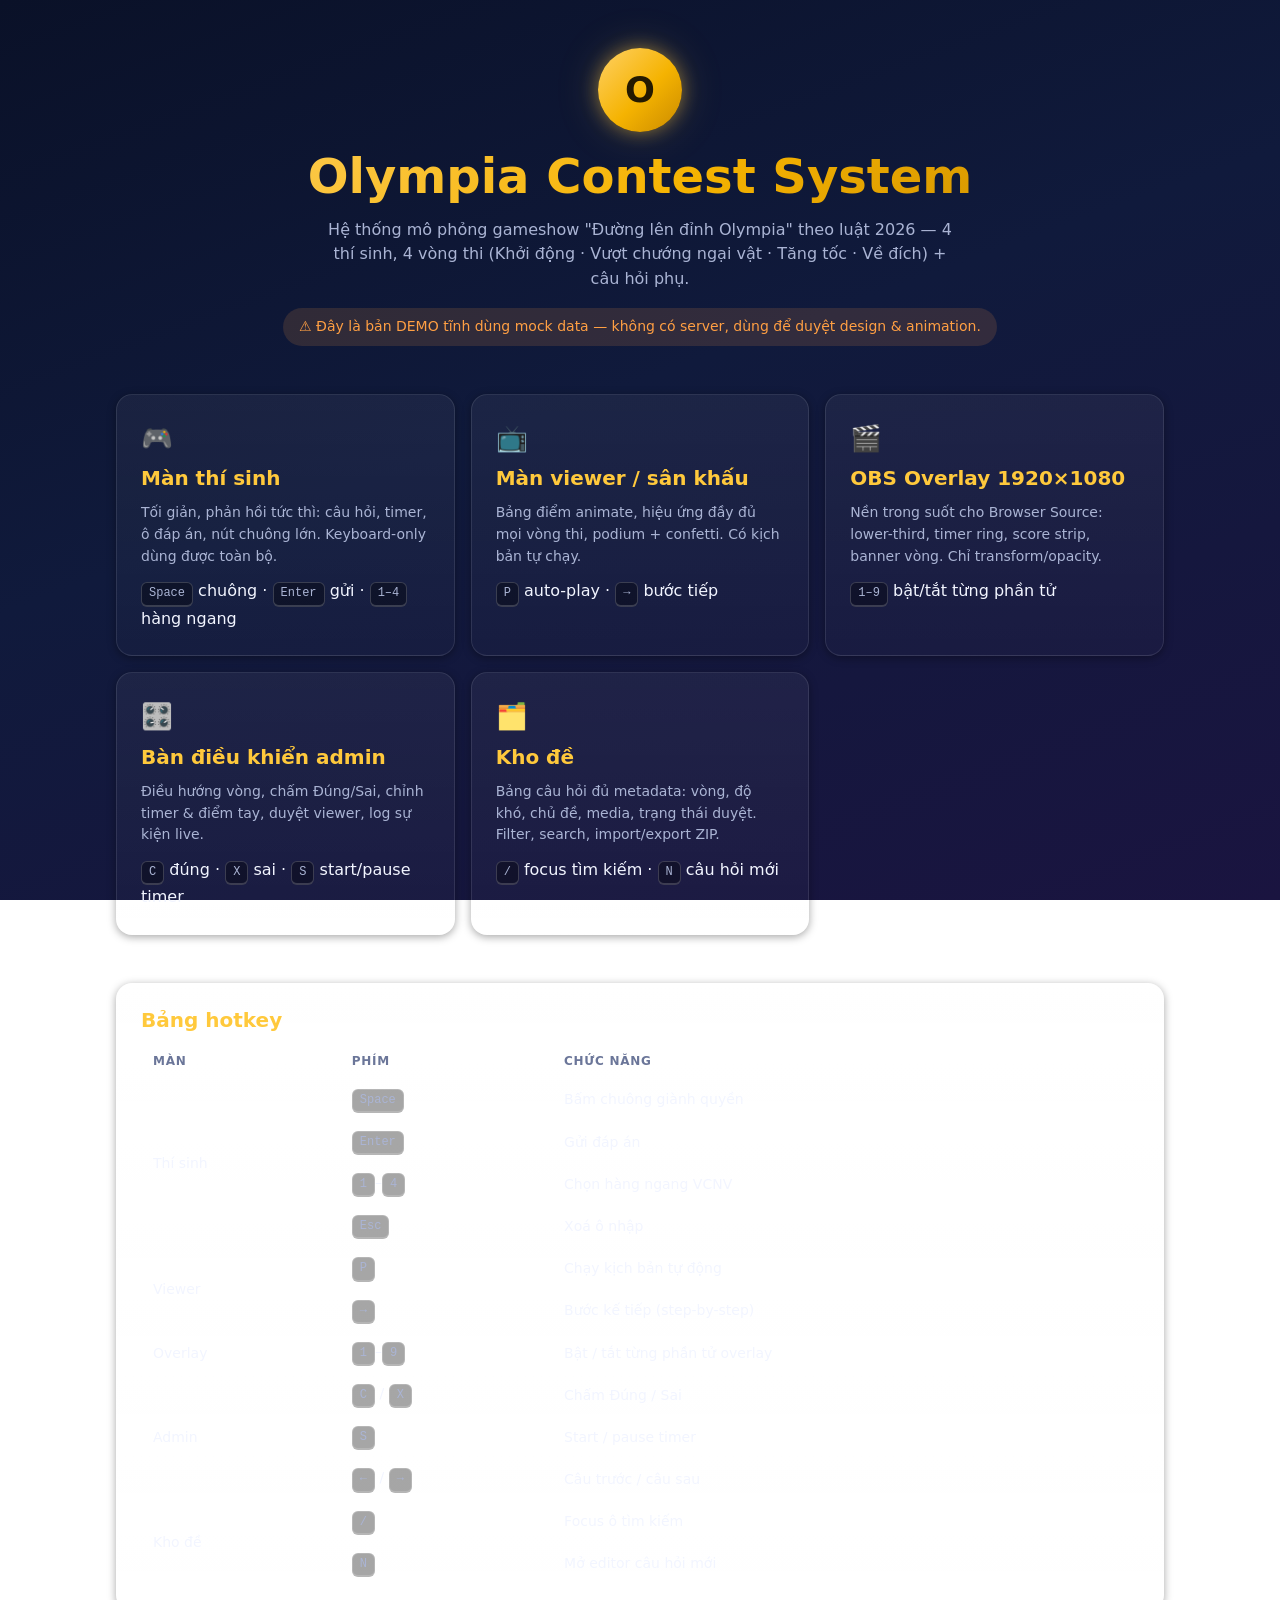
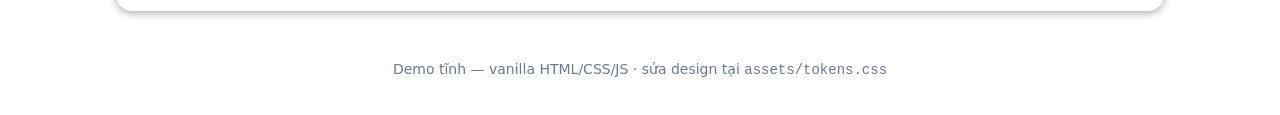
==== public/index.html @ 94201615 "feat(demo): add static mock demo with full round animations ## Summary: Interactive HTML demo implem" ====
<!DOCTYPE html>
<html lang="vi">
<head>
<meta charset="UTF-8">
<meta name="viewport" content="width=device-width, initial-scale=1">
<title>Olympia Contest System — Demo</title>
<link rel="icon" href="data:image/svg+xml,<svg xmlns='http://www.w3.org/2000/svg' viewBox='0 0 100 100'><circle cx='50' cy='50' r='45' fill='%23f5b301'/><text x='50' y='68' font-size='55' font-weight='bold' text-anchor='middle' fill='%230a1128'>O</text></svg>">
<link rel="stylesheet" href="assets/tokens.css">
<link rel="stylesheet" href="assets/base.css">
<style>
  .hub { max-width: 1080px; margin: 0 auto; padding: var(--sp-7) var(--sp-4); }
  .hub__hero { text-align: center; margin-bottom: var(--sp-7); }
  .hub__logo {
    display: inline-flex; align-items: center; justify-content: center;
    width: 84px; height: 84px; border-radius: var(--r-full);
    background: var(--grad-gold); color: var(--text-on-gold);
    font-size: var(--fs-2xl); font-weight: 900;
    box-shadow: var(--shadow-gold); margin-bottom: var(--sp-4);
    animation: pop-in var(--dur-slow) var(--ease-spring);
  }
  .hub__title {
    font-size: clamp(1.8rem, 5vw, 3rem); font-weight: 900;
    background: var(--grad-gold); -webkit-background-clip: text;
    background-clip: text; color: transparent;
  }
  .hub__sub { color: var(--text-2); max-width: 640px; margin: var(--sp-3) auto 0; }
  .hub__note {
    display: inline-block; margin-top: var(--sp-4);
    padding: var(--sp-2) var(--sp-4); border-radius: var(--r-full);
    background: rgba(255,159,67,.14); color: var(--orange); font-size: var(--fs-sm);
  }
  .screens { display: grid; grid-template-columns: repeat(auto-fit, minmax(280px, 1fr)); gap: var(--sp-4); }
  .screen-card {
    display: block; color: inherit; text-decoration: none;
    transition: transform var(--dur-fast) var(--ease-out), box-shadow var(--dur-fast) var(--ease-out), border-color var(--dur-fast) var(--ease-out);
  }
  .screen-card:hover { text-decoration: none; transform: translateY(-4px); box-shadow: var(--shadow-2); border-color: var(--gold-dim); }
  .screen-card__icon { font-size: var(--fs-xl); margin-bottom: var(--sp-2); }
  .screen-card__desc { color: var(--text-2); font-size: var(--fs-sm); margin: var(--sp-2) 0 var(--sp-3); min-height: 3em; }
  .hotkeys { margin-top: var(--sp-7); }
  .hotkeys .table td:first-child { white-space: nowrap; }
  footer { text-align: center; margin-top: var(--sp-7); color: var(--text-3); font-size: var(--fs-sm); }
</style>
</head>
<body>
<main class="hub">
  <header class="hub__hero">
    <div class="hub__logo" aria-hidden="true">O</div>
    <h1 class="hub__title">Olympia Contest System</h1>
    <p class="hub__sub">
      Hệ thống mô phỏng gameshow "Đường lên đỉnh Olympia" theo luật 2026 —
      4 thí sinh, 4 vòng thi (Khởi động · Vượt chướng ngại vật · Tăng tốc · Về đích) + câu hỏi phụ.
    </p>
    <span class="hub__note">⚠ Đây là bản DEMO tĩnh dùng mock data — không có server, dùng để duyệt design &amp; animation.</span>
  </header>

  <section class="screens" aria-label="Các màn hình demo">
    <a class="card screen-card" href="contestant.html">
      <div class="screen-card__icon">🎮</div>
      <h2 class="card__title">Màn thí sinh</h2>
      <p class="screen-card__desc">Tối giản, phản hồi tức thì: câu hỏi, timer, ô đáp án, nút chuông lớn. Keyboard-only dùng được toàn bộ.</p>
      <p><span class="kbd">Space</span> chuông · <span class="kbd">Enter</span> gửi · <span class="kbd">1–4</span> hàng ngang</p>
    </a>
    <a class="card screen-card" href="viewer.html">
      <div class="screen-card__icon">📺</div>
      <h2 class="card__title">Màn viewer / sân khấu</h2>
      <p class="screen-card__desc">Bảng điểm animate, hiệu ứng đầy đủ mọi vòng thi, podium + confetti. Có kịch bản tự chạy.</p>
      <p><span class="kbd">P</span> auto-play · <span class="kbd">→</span> bước tiếp</p>
    </a>
    <a class="card screen-card" href="overlay.html?bg=checker">
      <div class="screen-card__icon">🎬</div>
      <h2 class="card__title">OBS Overlay 1920×1080</h2>
      <p class="screen-card__desc">Nền trong suốt cho Browser Source: lower-third, timer ring, score strip, banner vòng. Chỉ transform/opacity.</p>
      <p><span class="kbd">1–9</span> bật/tắt từng phần tử</p>
    </a>
    <a class="card screen-card" href="admin.html">
      <div class="screen-card__icon">🎛️</div>
      <h2 class="card__title">Bàn điều khiển admin</h2>
      <p class="screen-card__desc">Điều hướng vòng, chấm Đúng/Sai, chỉnh timer &amp; điểm tay, duyệt viewer, log sự kiện live.</p>
      <p><span class="kbd">C</span> đúng · <span class="kbd">X</span> sai · <span class="kbd">S</span> start/pause timer</p>
    </a>
    <a class="card screen-card" href="questions.html">
      <div class="screen-card__icon">🗂️</div>
      <h2 class="card__title">Kho đề</h2>
      <p class="screen-card__desc">Bảng câu hỏi đủ metadata: vòng, độ khó, chủ đề, media, trạng thái duyệt. Filter, search, import/export ZIP.</p>
      <p><span class="kbd">/</span> focus tìm kiếm · <span class="kbd">N</span> câu hỏi mới</p>
    </a>
  </section>

  <section class="hotkeys card" aria-label="Bảng hotkey tổng hợp">
    <h2 class="card__title">Bảng hotkey</h2>
    <table class="table">
      <thead><tr><th>Màn</th><th>Phím</th><th>Chức năng</th></tr></thead>
      <tbody>
        <tr><td rowspan="4">Thí sinh</td><td><span class="kbd">Space</span></td><td>Bấm chuông giành quyền</td></tr>
        <tr><td><span class="kbd">Enter</span></td><td>Gửi đáp án</td></tr>
        <tr><td><span class="kbd">1</span>–<span class="kbd">4</span></td><td>Chọn hàng ngang VCNV</td></tr>
        <tr><td><span class="kbd">Esc</span></td><td>Xoá ô nhập</td></tr>
        <tr><td rowspan="2">Viewer</td><td><span class="kbd">P</span></td><td>Chạy kịch bản tự động</td></tr>
        <tr><td><span class="kbd">→</span></td><td>Bước kế tiếp (step-by-step)</td></tr>
        <tr><td>Overlay</td><td><span class="kbd">1</span>–<span class="kbd">9</span></td><td>Bật / tắt từng phần tử overlay</td></tr>
        <tr><td rowspan="3">Admin</td><td><span class="kbd">C</span> / <span class="kbd">X</span></td><td>Chấm Đúng / Sai</td></tr>
        <tr><td><span class="kbd">S</span></td><td>Start / pause timer</td></tr>
        <tr><td><span class="kbd">←</span> / <span class="kbd">→</span></td><td>Câu trước / câu sau</td></tr>
        <tr><td rowspan="2">Kho đề</td><td><span class="kbd">/</span></td><td>Focus ô tìm kiếm</td></tr>
        <tr><td><span class="kbd">N</span></td><td>Mở editor câu hỏi mới</td></tr>
      </tbody>
    </table>
  </section>

  <footer>Demo tĩnh — vanilla HTML/CSS/JS · sửa design tại <code class="mono">assets/tokens.css</code></footer>
</main>
</body>
</html>
---- public/assets/tokens.css ----
/* ============================================================
   tokens.css — Design tokens Olympia Contest System (demo)
   MỌI style trong demo tham chiếu biến ở đây → sửa design 1 chỗ.
   ============================================================ */
:root {
  /* ---------- Màu nền sân khấu ---------- */
  --navy-950: #060b1d;
  --navy-900: #0a1128;   /* nền chính */
  --navy-800: #101a3c;
  --navy-700: #182550;
  --navy-600: #223268;
  --navy-500: #2e4180;

  /* Gradient sân khấu: xanh dương → tím than */
  --grad-stage: linear-gradient(160deg, #0a1128 0%, #101a3c 45%, #1a1440 100%);
  --grad-panel: linear-gradient(180deg, rgba(255,255,255,.05), rgba(255,255,255,.02));
  --grad-gold:  linear-gradient(135deg, #ffd166 0%, #f5b301 55%, #c98a00 100%);
  --grad-blue:  linear-gradient(135deg, #3a7bd5 0%, #2b4fb8 100%);

  /* ---------- Màu chức năng ---------- */
  --gold:       #ffc93c;  /* accent điểm số / highlight */
  --gold-dim:   #b8912a;
  --gold-glow:  rgba(255, 201, 60, .45);
  --red:        #ff4757;  /* sai / trừ điểm */
  --red-dim:    #b8323e;
  --green:      #2ed573;  /* đúng / kết nối OK */
  --green-dim:  #1fa457;
  --blue:       #4d8dff;  /* thao tác chính */
  --purple:     #8c6cff;  /* VCNV / đặc biệt */
  --orange:     #ff9f43;  /* tăng tốc / cảnh báo */

  /* ---------- Chữ ---------- */
  --text-1: #f2f5ff;             /* chính */
  --text-2: #aab4d4;             /* phụ */
  --text-3: #6b7699;             /* mờ */
  --text-on-gold: #241a00;
  --font-sans: system-ui, -apple-system, "Segoe UI", Roboto, Arial,
               "Helvetica Neue", sans-serif; /* hỗ trợ tiếng Việt sẵn */
  --font-mono: ui-monospace, "Cascadia Mono", Consolas, monospace;

  /* Cỡ chữ */
  --fs-xs: .75rem;  --fs-sm: .875rem; --fs-md: 1rem;
  --fs-lg: 1.25rem; --fs-xl: 1.6rem;  --fs-2xl: 2.2rem;
  --fs-3xl: 3rem;   --fs-4xl: 4.2rem; --fs-huge: 6.5rem;

  /* ---------- Khoảng cách ---------- */
  --sp-1: 4px;  --sp-2: 8px;  --sp-3: 12px; --sp-4: 16px;
  --sp-5: 24px; --sp-6: 32px; --sp-7: 48px; --sp-8: 64px;

  /* ---------- Bo góc ---------- */
  --r-sm: 6px; --r-md: 10px; --r-lg: 16px; --r-xl: 24px; --r-full: 999px;

  /* ---------- Bóng / viền ---------- */
  --shadow-1: 0 2px 8px rgba(0,0,0,.35);
  --shadow-2: 0 8px 28px rgba(0,0,0,.45);
  --shadow-gold: 0 0 18px var(--gold-glow), 0 0 46px rgba(255,201,60,.18);
  --border-1: 1px solid rgba(255,255,255,.10);
  --border-2: 1px solid rgba(255,255,255,.18);

  /* ---------- Animation: duration & easing (chỉnh 1 chỗ) ---------- */
  --dur-instant: 90ms;    /* phản hồi bấm nút thí sinh */
  --dur-fast:    180ms;
  --dur-med:     350ms;
  --dur-slow:    700ms;
  --dur-epic:    1200ms;  /* hiệu ứng sân khấu */
  --ease-out:    cubic-bezier(.22, 1, .36, 1);
  --ease-spring: cubic-bezier(.34, 1.56, .64, 1);
  --ease-in-out: cubic-bezier(.65, 0, .35, 1);

  /* ---------- Kích thước tối thiểu ---------- */
  --touch-min: 44px;      /* WCAG touch target */
  --timer-h: 14px;        /* timer bar thí sinh */
}
---- public/assets/base.css ----
/* ============================================================
   base.css — Reset + component dùng chung toàn demo
   ============================================================ */

/* ---------- Reset ---------- */
*, *::before, *::after { box-sizing: border-box; margin: 0; padding: 0; }
html { -webkit-text-size-adjust: 100%; }
body {
  font-family: var(--font-sans);
  font-size: var(--fs-md);
  line-height: 1.55;
  color: var(--text-1);
  background: var(--grad-stage);
  background-attachment: fixed;
  min-height: 100vh;
}
img, svg, video { display: block; max-width: 100%; }
button, input, select, textarea { font: inherit; color: inherit; }
a { color: var(--gold); text-decoration: none; }
a:hover { text-decoration: underline; }
h1, h2, h3, h4 { line-height: 1.2; }
:focus-visible { outline: 2px solid var(--gold); outline-offset: 2px; }

/* ---------- Button ---------- */
.btn {
  display: inline-flex; align-items: center; justify-content: center;
  gap: var(--sp-2);
  min-height: var(--touch-min); padding: var(--sp-2) var(--sp-4);
  border: var(--border-2); border-radius: var(--r-md);
  background: rgba(255,255,255,.06); color: var(--text-1);
  font-weight: 600; cursor: pointer; user-select: none;
  transition: background var(--dur-fast) var(--ease-out),
              transform var(--dur-instant) var(--ease-out),
              box-shadow var(--dur-fast) var(--ease-out);
}
.btn:hover { background: rgba(255,255,255,.12); }
.btn:active { transform: scale(.97); }
.btn:disabled { opacity: .4; cursor: not-allowed; }
.btn--primary { background: var(--grad-blue); border-color: transparent; }
.btn--gold { background: var(--grad-gold); color: var(--text-on-gold); border-color: transparent; }
.btn--gold:hover { box-shadow: var(--shadow-gold); background: var(--grad-gold); }
.btn--danger { background: var(--red-dim); border-color: transparent; }
.btn--danger:hover { background: var(--red); }
.btn--success { background: var(--green-dim); border-color: transparent; }
.btn--success:hover { background: var(--green); color: #04240f; }
.btn--ghost { background: transparent; border-color: transparent; color: var(--text-2); }
.btn--sm { min-height: 32px; padding: 2px var(--sp-3); font-size: var(--fs-sm); }
.btn--lg { min-height: 56px; padding: var(--sp-3) var(--sp-6); font-size: var(--fs-lg); }

/* Hint phím tắt trên nút */
.kbd {
  display: inline-block; padding: 1px 7px;
  border: var(--border-2); border-bottom-width: 2px; border-radius: var(--r-sm);
  background: rgba(0,0,0,.35); font-family: var(--font-mono);
  font-size: var(--fs-xs); color: var(--text-2); line-height: 1.6;
}

/* ---------- Card ---------- */
.card {
  background: var(--grad-panel);
  border: var(--border-1); border-radius: var(--r-lg);
  box-shadow: var(--shadow-1);
  padding: var(--sp-5);
}
.card__title { font-size: var(--fs-lg); margin-bottom: var(--sp-3); color: var(--gold); }

/* ---------- Badge / Chip ---------- */
.badge {
  display: inline-flex; align-items: center; gap: var(--sp-1);
  padding: 2px 10px; border-radius: var(--r-full);
  font-size: var(--fs-xs); font-weight: 700; letter-spacing: .04em;
  text-transform: uppercase;
  background: rgba(255,255,255,.1); color: var(--text-2);
}
.badge--gold { background: var(--grad-gold); color: var(--text-on-gold); }
.badge--green { background: rgba(46,213,115,.18); color: var(--green); }
.badge--red { background: rgba(255,71,87,.18); color: var(--red); }
.badge--blue { background: rgba(77,141,255,.18); color: var(--blue); }
.badge--purple { background: rgba(140,108,255,.18); color: var(--purple); }
.badge--orange { background: rgba(255,159,67,.18); color: var(--orange); }

/* ---------- Input ---------- */
.input, .select {
  width: 100%; min-height: var(--touch-min);
  padding: var(--sp-2) var(--sp-3);
  background: rgba(0,0,0,.3); border: var(--border-2);
  border-radius: var(--r-md); color: var(--text-1);
  transition: border-color var(--dur-fast) var(--ease-out);
}
.input:focus, .select:focus { border-color: var(--gold); outline: none; }
.input::placeholder { color: var(--text-3); }
.select option { background: var(--navy-800); }

/* ---------- Table ---------- */
.table { width: 100%; border-collapse: collapse; font-size: var(--fs-sm); }
.table th, .table td {
  padding: var(--sp-2) var(--sp-3); text-align: left;
  border-bottom: var(--border-1);
}
.table th {
  color: var(--text-3); font-size: var(--fs-xs);
  text-transform: uppercase; letter-spacing: .06em;
}
.table tbody tr { transition: background var(--dur-fast) var(--ease-out); }
.table tbody tr:hover { background: rgba(255,255,255,.04); }

/* ---------- Modal ---------- */
.modal-backdrop {
  position: fixed; inset: 0; z-index: 100;
  background: rgba(4,7,18,.7); backdrop-filter: blur(3px);
  display: none; align-items: center; justify-content: center;
  padding: var(--sp-4);
}
.modal-backdrop.is-open { display: flex; }
.modal {
  width: min(640px, 100%); max-height: 88vh; overflow: auto;
  background: var(--navy-800); border: var(--border-2);
  border-radius: var(--r-lg); box-shadow: var(--shadow-2);
  padding: var(--sp-5);
  animation: modal-in var(--dur-med) var(--ease-spring);
}
@keyframes modal-in {
  from { opacity: 0; transform: translateY(18px) scale(.97); }
  to   { opacity: 1; transform: none; }
}
.modal__head { display: flex; justify-content: space-between; align-items: center; margin-bottom: var(--sp-4); }

/* ---------- Avatar chữ cái đầu ---------- */
.avatar {
  display: inline-flex; align-items: center; justify-content: center;
  width: 40px; height: 40px; border-radius: var(--r-full);
  font-weight: 800; color: #fff; flex-shrink: 0;
  border: 2px solid rgba(255,255,255,.25);
}

/* ---------- Panel demo (góc màn hình, thu gọn được) ---------- */
.demo-panel {
  position: fixed; right: var(--sp-4); bottom: var(--sp-4); z-index: 90;
  width: 280px; max-height: 70vh; overflow: auto;
  background: rgba(6,11,29,.92); border: var(--border-2);
  border-radius: var(--r-lg); box-shadow: var(--shadow-2);
  font-size: var(--fs-sm);
}
.demo-panel__head {
  display: flex; justify-content: space-between; align-items: center;
  padding: var(--sp-2) var(--sp-3); cursor: pointer;
  color: var(--gold); font-weight: 700; position: sticky; top: 0;
  background: rgba(6,11,29,.97);
}
.demo-panel__body { padding: var(--sp-3); display: grid; gap: var(--sp-2); }
.demo-panel.is-collapsed .demo-panel__body { display: none; }
.demo-panel.is-collapsed { width: auto; }

/* ---------- Utility ---------- */
.text-gold { color: var(--gold); } .text-red { color: var(--red); }
.text-green { color: var(--green); } .text-dim { color: var(--text-3); }
.mono { font-family: var(--font-mono); }
.row { display: flex; gap: var(--sp-3); align-items: center; }
.grow { flex: 1; }
.visually-hidden {
  position: absolute; width: 1px; height: 1px; overflow: hidden;
  clip: rect(0 0 0 0); white-space: nowrap;
}

/* ---------- Animation dùng chung ---------- */
@keyframes flash-green { 0% { box-shadow: 0 0 0 0 rgba(46,213,115,.8); } 100% { box-shadow: 0 0 0 26px rgba(46,213,115,0); } }
@keyframes shake-red {
  0%,100% { transform: translateX(0); }
  20%,60% { transform: translateX(-9px); }
  40%,80% { transform: translateX(9px); }
}
@keyframes pulse-danger { 0%,100% { opacity: 1; } 50% { opacity: .45; } }
@keyframes pop-in { from { opacity: 0; transform: scale(.6); } to { opacity: 1; transform: scale(1); } }
@keyframes slide-up { from { opacity: 0; transform: translateY(28px); } to { opacity: 1; transform: none; } }

.anim-flash-green { animation: flash-green var(--dur-slow) var(--ease-out); }
.anim-shake-red { animation: shake-red 400ms var(--ease-out); }
.anim-pop-in { animation: pop-in var(--dur-med) var(--ease-spring); }
.anim-slide-up { animation: slide-up var(--dur-med) var(--ease-out); }

/* ---------- Giảm chuyển động: tắt animation trang trí ---------- */
@media (prefers-reduced-motion: reduce) {
  *, *::before, *::after {
    animation-duration: .01ms !important;
    animation-iteration-count: 1 !important;
    transition-duration: .01ms !important;
  }
}
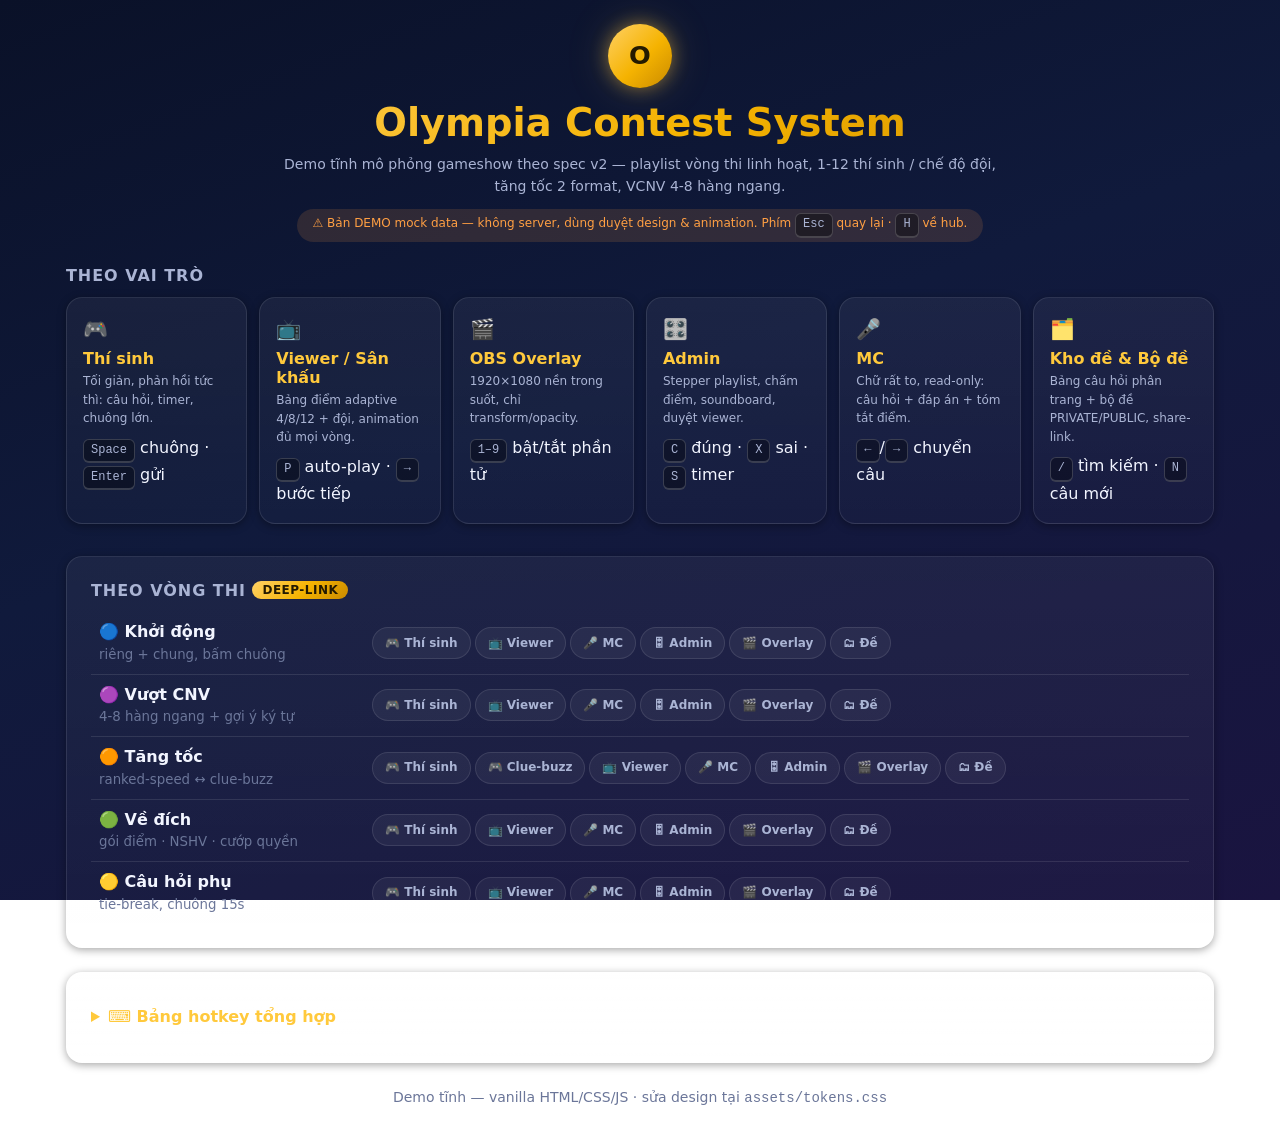
==== commit 174873eb: "feat(demo): add v2 demo MC, teams, UX rules ## Summary: Implement v2 demo (MC view, adaptive 4/8/12+" ====
--- a/public/index.html
+++ b/public/index.html
@@ -8,107 +8,214 @@
 <link rel="stylesheet" href="assets/tokens.css">
 <link rel="stylesheet" href="assets/base.css">
 <style>
-  .hub { max-width: 1080px; margin: 0 auto; padding: var(--sp-7) var(--sp-4); }
-  .hub__hero { text-align: center; margin-bottom: var(--sp-7); }
+  /* Hub gọn 1 viewport 1440×900: hero mỏng + 2 chiều điều hướng */
+  .hub { max-width: 1180px; margin: 0 auto; padding: var(--sp-5) var(--sp-4) var(--sp-6); }
+  .hub__hero { text-align: center; margin-bottom: var(--sp-5); }
   .hub__logo {
     display: inline-flex; align-items: center; justify-content: center;
-    width: 84px; height: 84px; border-radius: var(--r-full);
+    width: 64px; height: 64px; border-radius: var(--r-full);
     background: var(--grad-gold); color: var(--text-on-gold);
-    font-size: var(--fs-2xl); font-weight: 900;
-    box-shadow: var(--shadow-gold); margin-bottom: var(--sp-4);
+    font-size: var(--fs-xl); font-weight: 900;
+    box-shadow: var(--shadow-gold); margin-bottom: var(--sp-3);
     animation: pop-in var(--dur-slow) var(--ease-spring);
   }
   .hub__title {
-    font-size: clamp(1.8rem, 5vw, 3rem); font-weight: 900;
+    font-size: clamp(1.6rem, 4vw, 2.4rem); font-weight: 900;
     background: var(--grad-gold); -webkit-background-clip: text;
     background-clip: text; color: transparent;
   }
-  .hub__sub { color: var(--text-2); max-width: 640px; margin: var(--sp-3) auto 0; }
+  .hub__sub { color: var(--text-2); max-width: 720px; margin: var(--sp-2) auto 0; font-size: var(--fs-sm); }
   .hub__note {
-    display: inline-block; margin-top: var(--sp-4);
-    padding: var(--sp-2) var(--sp-4); border-radius: var(--r-full);
-    background: rgba(255,159,67,.14); color: var(--orange); font-size: var(--fs-sm);
-  }
-  .screens { display: grid; grid-template-columns: repeat(auto-fit, minmax(280px, 1fr)); gap: var(--sp-4); }
+    display: inline-block; margin-top: var(--sp-3);
+    padding: var(--sp-1) var(--sp-4); border-radius: var(--r-full);
+    background: rgba(255,159,67,.14); color: var(--orange); font-size: var(--fs-xs);
+  }
+  .section-title {
+    font-size: var(--fs-md); font-weight: 800; letter-spacing: .06em;
+    text-transform: uppercase; color: var(--text-2); margin-bottom: var(--sp-3);
+  }
+  .section-title .badge { vertical-align: 2px; }
+
+  /* Chiều 1: theo ROLE */
+  .screens { display: grid; grid-template-columns: repeat(auto-fit, minmax(180px, 1fr)); gap: var(--sp-3); margin-bottom: var(--sp-6); }
   .screen-card {
-    display: block; color: inherit; text-decoration: none;
+    display: block; color: inherit; text-decoration: none; padding: var(--sp-4);
     transition: transform var(--dur-fast) var(--ease-out), box-shadow var(--dur-fast) var(--ease-out), border-color var(--dur-fast) var(--ease-out);
   }
   .screen-card:hover { text-decoration: none; transform: translateY(-4px); box-shadow: var(--shadow-2); border-color: var(--gold-dim); }
-  .screen-card__icon { font-size: var(--fs-xl); margin-bottom: var(--sp-2); }
-  .screen-card__desc { color: var(--text-2); font-size: var(--fs-sm); margin: var(--sp-2) 0 var(--sp-3); min-height: 3em; }
-  .hotkeys { margin-top: var(--sp-7); }
+  .screen-card__icon { font-size: var(--fs-lg); margin-bottom: var(--sp-1); }
+  .screen-card .card__title { font-size: var(--fs-md); margin-bottom: var(--sp-1); }
+  .screen-card__desc { color: var(--text-2); font-size: var(--fs-xs); margin-bottom: var(--sp-2); }
+
+  /* Chiều 2: theo VÒNG THI — mỗi hàng deep-link vào từng role */
+  .rounds-table { width: 100%; border-collapse: collapse; }
+  .rounds-table td { padding: var(--sp-2) var(--sp-2); border-bottom: var(--border-1); vertical-align: middle; }
+  .rounds-table tr:last-child td { border-bottom: none; }
+  .round-name { font-weight: 800; white-space: nowrap; }
+  .round-name small { display: block; color: var(--text-3); font-weight: 500; }
+  .role-links { display: flex; flex-wrap: wrap; gap: var(--sp-1); }
+  .role-link {
+    display: inline-flex; align-items: center; gap: 4px;
+    padding: 4px 12px; min-height: 32px; border-radius: var(--r-full);
+    border: var(--border-1); background: rgba(255,255,255,.05);
+    color: var(--text-2); font-size: var(--fs-xs); font-weight: 700;
+    transition: background var(--dur-fast) var(--ease-out), color var(--dur-fast) var(--ease-out);
+  }
+  .role-link:hover { background: rgba(255,201,60,.14); color: var(--gold); text-decoration: none; }
+
+  .hotkeys { margin-top: var(--sp-5); }
+  .hotkeys summary { cursor: pointer; font-weight: 800; color: var(--gold); padding: var(--sp-2) 0; }
   .hotkeys .table td:first-child { white-space: nowrap; }
-  footer { text-align: center; margin-top: var(--sp-7); color: var(--text-3); font-size: var(--fs-sm); }
+  footer { text-align: center; margin-top: var(--sp-5); color: var(--text-3); font-size: var(--fs-sm); }
 </style>
 </head>
-<body>
+<body data-no-back>
 <main class="hub">
   <header class="hub__hero">
     <div class="hub__logo" aria-hidden="true">O</div>
     <h1 class="hub__title">Olympia Contest System</h1>
     <p class="hub__sub">
-      Hệ thống mô phỏng gameshow "Đường lên đỉnh Olympia" theo luật 2026 —
-      4 thí sinh, 4 vòng thi (Khởi động · Vượt chướng ngại vật · Tăng tốc · Về đích) + câu hỏi phụ.
+      Demo tĩnh mô phỏng gameshow theo spec v2 — playlist vòng thi linh hoạt, 1-12 thí sinh / chế độ đội,
+      tăng tốc 2 format, VCNV 4-8 hàng ngang.
     </p>
-    <span class="hub__note">⚠ Đây là bản DEMO tĩnh dùng mock data — không có server, dùng để duyệt design &amp; animation.</span>
+    <span class="hub__note">⚠ Bản DEMO mock data — không server, dùng duyệt design &amp; animation. Phím <span class="kbd">Esc</span> quay lại · <span class="kbd">H</span> về hub.</span>
   </header>
 
-  <section class="screens" aria-label="Các màn hình demo">
-    <a class="card screen-card" href="contestant.html">
-      <div class="screen-card__icon">🎮</div>
-      <h2 class="card__title">Màn thí sinh</h2>
-      <p class="screen-card__desc">Tối giản, phản hồi tức thì: câu hỏi, timer, ô đáp án, nút chuông lớn. Keyboard-only dùng được toàn bộ.</p>
-      <p><span class="kbd">Space</span> chuông · <span class="kbd">Enter</span> gửi · <span class="kbd">1–4</span> hàng ngang</p>
-    </a>
-    <a class="card screen-card" href="viewer.html">
-      <div class="screen-card__icon">📺</div>
-      <h2 class="card__title">Màn viewer / sân khấu</h2>
-      <p class="screen-card__desc">Bảng điểm animate, hiệu ứng đầy đủ mọi vòng thi, podium + confetti. Có kịch bản tự chạy.</p>
-      <p><span class="kbd">P</span> auto-play · <span class="kbd">→</span> bước tiếp</p>
-    </a>
-    <a class="card screen-card" href="overlay.html?bg=checker">
-      <div class="screen-card__icon">🎬</div>
-      <h2 class="card__title">OBS Overlay 1920×1080</h2>
-      <p class="screen-card__desc">Nền trong suốt cho Browser Source: lower-third, timer ring, score strip, banner vòng. Chỉ transform/opacity.</p>
-      <p><span class="kbd">1–9</span> bật/tắt từng phần tử</p>
-    </a>
-    <a class="card screen-card" href="admin.html">
-      <div class="screen-card__icon">🎛️</div>
-      <h2 class="card__title">Bàn điều khiển admin</h2>
-      <p class="screen-card__desc">Điều hướng vòng, chấm Đúng/Sai, chỉnh timer &amp; điểm tay, duyệt viewer, log sự kiện live.</p>
-      <p><span class="kbd">C</span> đúng · <span class="kbd">X</span> sai · <span class="kbd">S</span> start/pause timer</p>
-    </a>
-    <a class="card screen-card" href="questions.html">
-      <div class="screen-card__icon">🗂️</div>
-      <h2 class="card__title">Kho đề</h2>
-      <p class="screen-card__desc">Bảng câu hỏi đủ metadata: vòng, độ khó, chủ đề, media, trạng thái duyệt. Filter, search, import/export ZIP.</p>
-      <p><span class="kbd">/</span> focus tìm kiếm · <span class="kbd">N</span> câu hỏi mới</p>
-    </a>
+  <!-- ============ Chiều 1: theo ROLE ============ -->
+  <section aria-label="Điều hướng theo vai trò">
+    <h2 class="section-title">Theo vai trò</h2>
+    <div class="screens">
+      <a class="card screen-card" href="contestant.html">
+        <div class="screen-card__icon">🎮</div>
+        <h3 class="card__title">Thí sinh</h3>
+        <p class="screen-card__desc">Tối giản, phản hồi tức thì: câu hỏi, timer, chuông lớn.</p>
+        <p><span class="kbd">Space</span> chuông · <span class="kbd">Enter</span> gửi</p>
+      </a>
+      <a class="card screen-card" href="viewer.html">
+        <div class="screen-card__icon">📺</div>
+        <h3 class="card__title">Viewer / Sân khấu</h3>
+        <p class="screen-card__desc">Bảng điểm adaptive 4/8/12 + đội, animation đủ mọi vòng.</p>
+        <p><span class="kbd">P</span> auto-play · <span class="kbd">→</span> bước tiếp</p>
+      </a>
+      <a class="card screen-card" href="overlay.html?bg=checker">
+        <div class="screen-card__icon">🎬</div>
+        <h3 class="card__title">OBS Overlay</h3>
+        <p class="screen-card__desc">1920×1080 nền trong suốt, chỉ transform/opacity.</p>
+        <p><span class="kbd">1–9</span> bật/tắt phần tử</p>
+      </a>
+      <a class="card screen-card" href="admin.html">
+        <div class="screen-card__icon">🎛️</div>
+        <h3 class="card__title">Admin</h3>
+        <p class="screen-card__desc">Stepper playlist, chấm điểm, soundboard, duyệt viewer.</p>
+        <p><span class="kbd">C</span> đúng · <span class="kbd">X</span> sai · <span class="kbd">S</span> timer</p>
+      </a>
+      <a class="card screen-card" href="mc.html">
+        <div class="screen-card__icon">🎤</div>
+        <h3 class="card__title">MC</h3>
+        <p class="screen-card__desc">Chữ rất to, read-only: câu hỏi + đáp án + tóm tắt điểm.</p>
+        <p><span class="kbd">←</span>/<span class="kbd">→</span> chuyển câu</p>
+      </a>
+      <a class="card screen-card" href="questions.html">
+        <div class="screen-card__icon">🗂️</div>
+        <h3 class="card__title">Kho đề &amp; Bộ đề</h3>
+        <p class="screen-card__desc">Bảng câu hỏi phân trang + bộ đề PRIVATE/PUBLIC, share-link.</p>
+        <p><span class="kbd">/</span> tìm kiếm · <span class="kbd">N</span> câu mới</p>
+      </a>
+    </div>
   </section>
 
-  <section class="hotkeys card" aria-label="Bảng hotkey tổng hợp">
-    <h2 class="card__title">Bảng hotkey</h2>
+  <!-- ============ Chiều 2: theo VÒNG THI (deep-link mở đúng trạng thái) ============ -->
+  <section class="card" aria-label="Điều hướng theo vòng thi">
+    <h2 class="section-title">Theo vòng thi <span class="badge badge--gold">deep-link</span></h2>
+    <table class="rounds-table">
+      <tbody>
+        <tr>
+          <td class="round-name">🔵 Khởi động<small>riêng + chung, bấm chuông</small></td>
+          <td><div class="role-links">
+            <a class="role-link" href="contestant.html?round=khoidong">🎮 Thí sinh</a>
+            <a class="role-link" href="viewer.html?round=khoidong">📺 Viewer</a>
+            <a class="role-link" href="mc.html?round=khoidong">🎤 MC</a>
+            <a class="role-link" href="admin.html?round=khoidong">🎛 Admin</a>
+            <a class="role-link" href="overlay.html?bg=checker&round=khoidong">🎬 Overlay</a>
+            <a class="role-link" href="questions.html?round=khoidong">🗂 Đề</a>
+          </div></td>
+        </tr>
+        <tr>
+          <td class="round-name">🟣 Vượt CNV<small>4-8 hàng ngang + gợi ý ký tự</small></td>
+          <td><div class="role-links">
+            <a class="role-link" href="contestant.html?round=vcnv">🎮 Thí sinh</a>
+            <a class="role-link" href="viewer.html?round=vcnv">📺 Viewer</a>
+            <a class="role-link" href="mc.html?round=vcnv">🎤 MC</a>
+            <a class="role-link" href="admin.html?round=vcnv">🎛 Admin</a>
+            <a class="role-link" href="overlay.html?bg=checker&round=vcnv">🎬 Overlay</a>
+            <a class="role-link" href="questions.html?round=vcnv">🗂 Đề</a>
+          </div></td>
+        </tr>
+        <tr>
+          <td class="round-name">🟠 Tăng tốc<small>ranked-speed ↔ clue-buzz</small></td>
+          <td><div class="role-links">
+            <a class="role-link" href="contestant.html?round=tangtoc">🎮 Thí sinh</a>
+            <a class="role-link" href="contestant.html?round=tangtoc&format=clue">🎮 Clue-buzz</a>
+            <a class="role-link" href="viewer.html?round=tangtoc">📺 Viewer</a>
+            <a class="role-link" href="mc.html?round=tangtoc">🎤 MC</a>
+            <a class="role-link" href="admin.html?round=tangtoc">🎛 Admin</a>
+            <a class="role-link" href="overlay.html?bg=checker&round=tangtoc">🎬 Overlay</a>
+            <a class="role-link" href="questions.html?round=tangtoc">🗂 Đề</a>
+          </div></td>
+        </tr>
+        <tr>
+          <td class="round-name">🟢 Về đích<small>gói điểm · NSHV · cướp quyền</small></td>
+          <td><div class="role-links">
+            <a class="role-link" href="contestant.html?round=vedich">🎮 Thí sinh</a>
+            <a class="role-link" href="viewer.html?round=vedich">📺 Viewer</a>
+            <a class="role-link" href="mc.html?round=vedich">🎤 MC</a>
+            <a class="role-link" href="admin.html?round=vedich">🎛 Admin</a>
+            <a class="role-link" href="overlay.html?bg=checker&round=vedich">🎬 Overlay</a>
+            <a class="role-link" href="questions.html?round=vedich">🗂 Đề</a>
+          </div></td>
+        </tr>
+        <tr>
+          <td class="round-name">🟡 Câu hỏi phụ<small>tie-break, chuông 15s</small></td>
+          <td><div class="role-links">
+            <a class="role-link" href="contestant.html?round=cauphu">🎮 Thí sinh</a>
+            <a class="role-link" href="viewer.html?round=cauphu">📺 Viewer</a>
+            <a class="role-link" href="mc.html?round=cauphu">🎤 MC</a>
+            <a class="role-link" href="admin.html?round=cauphu">🎛 Admin</a>
+            <a class="role-link" href="overlay.html?bg=checker&round=cauphu">🎬 Overlay</a>
+            <a class="role-link" href="questions.html?round=cauphu">🗂 Đề</a>
+          </div></td>
+        </tr>
+      </tbody>
+    </table>
+  </section>
+
+  <!-- Hotkey tổng hợp: gập lại để hub gọn 1 viewport -->
+  <details class="hotkeys card">
+    <summary>⌨ Bảng hotkey tổng hợp</summary>
     <table class="table">
       <thead><tr><th>Màn</th><th>Phím</th><th>Chức năng</th></tr></thead>
       <tbody>
+        <tr><td rowspan="2">Mọi trang</td><td><span class="kbd">Esc</span></td><td>Quay lại (đóng modal trước nếu có)</td></tr>
+        <tr><td><span class="kbd">H</span></td><td>Về hub</td></tr>
         <tr><td rowspan="4">Thí sinh</td><td><span class="kbd">Space</span></td><td>Bấm chuông giành quyền</td></tr>
         <tr><td><span class="kbd">Enter</span></td><td>Gửi đáp án</td></tr>
-        <tr><td><span class="kbd">1</span>–<span class="kbd">4</span></td><td>Chọn hàng ngang VCNV</td></tr>
-        <tr><td><span class="kbd">Esc</span></td><td>Xoá ô nhập</td></tr>
+        <tr><td><span class="kbd">1</span>–<span class="kbd">8</span></td><td>Chọn hàng ngang VCNV</td></tr>
+        <tr><td><span class="kbd">Esc</span> (trong ô nhập)</td><td>Xoá ô nhập</td></tr>
         <tr><td rowspan="2">Viewer</td><td><span class="kbd">P</span></td><td>Chạy kịch bản tự động</td></tr>
         <tr><td><span class="kbd">→</span></td><td>Bước kế tiếp (step-by-step)</td></tr>
         <tr><td>Overlay</td><td><span class="kbd">1</span>–<span class="kbd">9</span></td><td>Bật / tắt từng phần tử overlay</td></tr>
         <tr><td rowspan="3">Admin</td><td><span class="kbd">C</span> / <span class="kbd">X</span></td><td>Chấm Đúng / Sai</td></tr>
         <tr><td><span class="kbd">S</span></td><td>Start / pause timer</td></tr>
         <tr><td><span class="kbd">←</span> / <span class="kbd">→</span></td><td>Câu trước / câu sau</td></tr>
+        <tr><td>MC</td><td><span class="kbd">←</span> / <span class="kbd">→</span></td><td>Câu trước / câu sau</td></tr>
         <tr><td rowspan="2">Kho đề</td><td><span class="kbd">/</span></td><td>Focus ô tìm kiếm</td></tr>
         <tr><td><span class="kbd">N</span></td><td>Mở editor câu hỏi mới</td></tr>
       </tbody>
     </table>
-  </section>
+  </details>
 
   <footer>Demo tĩnh — vanilla HTML/CSS/JS · sửa design tại <code class="mono">assets/tokens.css</code></footer>
 </main>
+<script src="assets/ui.js"></script>
 </body>
 </html>
--- a/public/assets/tokens.css
+++ b/public/assets/tokens.css
@@ -70,4 +70,16 @@
   /* ---------- Kích thước tối thiểu ---------- */
   --touch-min: 44px;      /* WCAG touch target */
   --timer-h: 14px;        /* timer bar thí sinh */
+
+  /* ---------- Z-index layers ---------- */
+  --z-nav: 95;            /* nút back / điều hướng */
+  --z-modal: 100;
+  --z-toast: 120;         /* toast luôn trên cùng */
+
+  /* ---------- Toast ---------- */
+  --toast-w: 320px;
+  --toast-bg: rgba(6, 11, 29, .95);
+
+  /* ---------- Pagination ---------- */
+  --page-btn: 36px;       /* nút số trang */
 }
--- a/public/assets/base.css
+++ b/public/assets/base.css
@@ -151,6 +151,70 @@
 .demo-panel.is-collapsed .demo-panel__body { display: none; }
 .demo-panel.is-collapsed { width: auto; }
 
+/* ---------- Toast: pattern loading → success/error (UI.toast trong ui.js) ---------- */
+.toast-stack {
+  position: fixed; top: var(--sp-4); right: var(--sp-4); z-index: var(--z-toast);
+  display: grid; gap: var(--sp-2);
+  width: var(--toast-w); max-width: calc(100vw - 32px);
+  pointer-events: none;
+}
+.toast {
+  display: flex; align-items: center; gap: var(--sp-3);
+  padding: var(--sp-3) var(--sp-4);
+  background: var(--toast-bg); border: var(--border-2); border-radius: var(--r-md);
+  box-shadow: var(--shadow-2); font-size: var(--fs-sm); font-weight: 600;
+  pointer-events: auto;
+  animation: toast-in var(--dur-med) var(--ease-spring);
+  transition: opacity var(--dur-fast) var(--ease-out), transform var(--dur-fast) var(--ease-out);
+}
+.toast.is-leaving { opacity: 0; transform: translateX(24px); }
+.toast__icon { flex-shrink: 0; font-size: var(--fs-md); line-height: 1; }
+.toast--success { border-color: var(--green-dim); }
+.toast--success .toast__icon { color: var(--green); }
+.toast--error { border-color: var(--red-dim); }
+.toast--error .toast__icon { color: var(--red); }
+.toast--info { border-color: rgba(77,141,255,.5); }
+@keyframes toast-in { from { opacity: 0; transform: translateX(36px); } to { opacity: 1; transform: none; } }
+
+/* ---------- Spinner: hiện trạng thái async-mock ---------- */
+.spinner {
+  width: 18px; height: 18px; flex-shrink: 0; border-radius: var(--r-full);
+  border: 2px solid rgba(255,255,255,.25); border-top-color: var(--gold);
+  animation: spin .7s linear infinite;
+}
+@keyframes spin { to { transform: rotate(360deg); } }
+/* Nút đang chờ phản hồi: khoá double-submit */
+.btn.is-loading { pointer-events: none; opacity: .75; }
+
+/* ---------- Nút Back dùng chung (top-left mọi trang) ---------- */
+.nav-back {
+  display: inline-flex; align-items: center; gap: var(--sp-1);
+  flex-shrink: 0; z-index: var(--z-nav);
+  min-height: 36px; padding: 2px var(--sp-3);
+  border: var(--border-2); border-radius: var(--r-full);
+  background: rgba(0,0,0,.35); color: var(--text-2);
+  font-size: var(--fs-sm); font-weight: 700; cursor: pointer;
+  transition: background var(--dur-fast) var(--ease-out), color var(--dur-fast) var(--ease-out);
+}
+.nav-back:hover { background: rgba(255,255,255,.1); color: var(--text-1); text-decoration: none; }
+
+/* ---------- Pagination (bảng dài → 10-12 dòng/trang, vừa 1 viewport) ---------- */
+.pager {
+  display: flex; align-items: center; justify-content: space-between;
+  gap: var(--sp-3); flex-wrap: wrap; padding-top: var(--sp-3);
+}
+.pager__pages { display: flex; gap: var(--sp-1); }
+.page-btn {
+  min-width: var(--page-btn); min-height: var(--page-btn);
+  border: var(--border-1); border-radius: var(--r-sm);
+  background: rgba(255,255,255,.05); color: var(--text-2);
+  font-weight: 700; font-size: var(--fs-sm); cursor: pointer;
+  transition: background var(--dur-fast) var(--ease-out);
+}
+.page-btn:hover { background: rgba(255,255,255,.12); }
+.page-btn:disabled { opacity: .35; cursor: not-allowed; }
+.page-btn.is-current { background: var(--grad-gold); color: var(--text-on-gold); border-color: transparent; }
+
 /* ---------- Utility ---------- */
 .text-gold { color: var(--gold); } .text-red { color: var(--red); }
 .text-green { color: var(--green); } .text-dim { color: var(--text-3); }
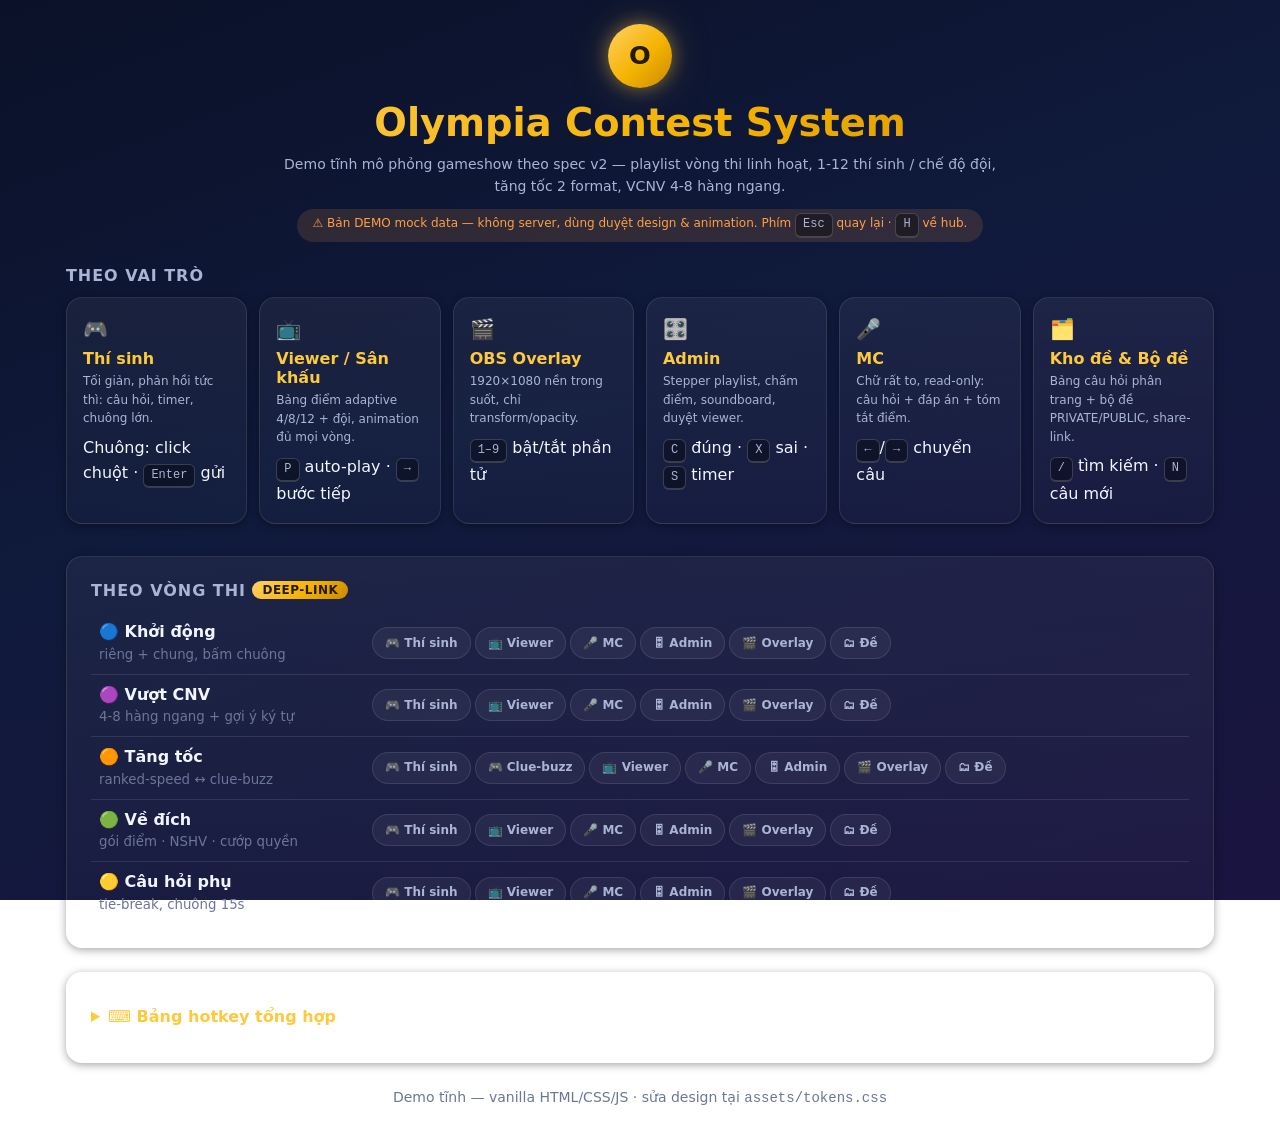
==== commit 01f6815b: "feat(demo): buzz click-only, last-wins, no lock ## Summary: Remove button disable/lock on submission" ====
--- a/public/index.html
+++ b/public/index.html
@@ -89,7 +89,7 @@
         <div class="screen-card__icon">🎮</div>
         <h3 class="card__title">Thí sinh</h3>
         <p class="screen-card__desc">Tối giản, phản hồi tức thì: câu hỏi, timer, chuông lớn.</p>
-        <p><span class="kbd">Space</span> chuông · <span class="kbd">Enter</span> gửi</p>
+        <p>Chuông: click chuột · <span class="kbd">Enter</span> gửi</p>
       </a>
       <a class="card screen-card" href="viewer.html">
         <div class="screen-card__icon">📺</div>
@@ -197,7 +197,7 @@
       <tbody>
         <tr><td rowspan="2">Mọi trang</td><td><span class="kbd">Esc</span></td><td>Quay lại (đóng modal trước nếu có)</td></tr>
         <tr><td><span class="kbd">H</span></td><td>Về hub</td></tr>
-        <tr><td rowspan="4">Thí sinh</td><td><span class="kbd">Space</span></td><td>Bấm chuông giành quyền</td></tr>
+        <tr><td rowspan="4">Thí sinh</td><td>Click chuột</td><td>Bấm chuông (chỉ nhận chuột — không hotkey)</td></tr>
         <tr><td><span class="kbd">Enter</span></td><td>Gửi đáp án</td></tr>
         <tr><td><span class="kbd">1</span>–<span class="kbd">8</span></td><td>Chọn hàng ngang VCNV</td></tr>
         <tr><td><span class="kbd">Esc</span> (trong ô nhập)</td><td>Xoá ô nhập</td></tr>
--- a/public/assets/base.css
+++ b/public/assets/base.css
@@ -183,8 +183,9 @@
   animation: spin .7s linear infinite;
 }
 @keyframes spin { to { transform: rotate(360deg); } }
-/* Nút đang chờ phản hồi: khoá double-submit */
-.btn.is-loading { pointer-events: none; opacity: .75; }
+/* Nút đang chờ phản hồi: CHỈ báo trạng thái, không khoá — gửi lại được,
+   server nhận bản cuối cùng (rule chống double-submit đã bỏ) */
+.btn.is-loading { opacity: .85; }
 
 /* ---------- Nút Back dùng chung (top-left mọi trang) ---------- */
 .nav-back {
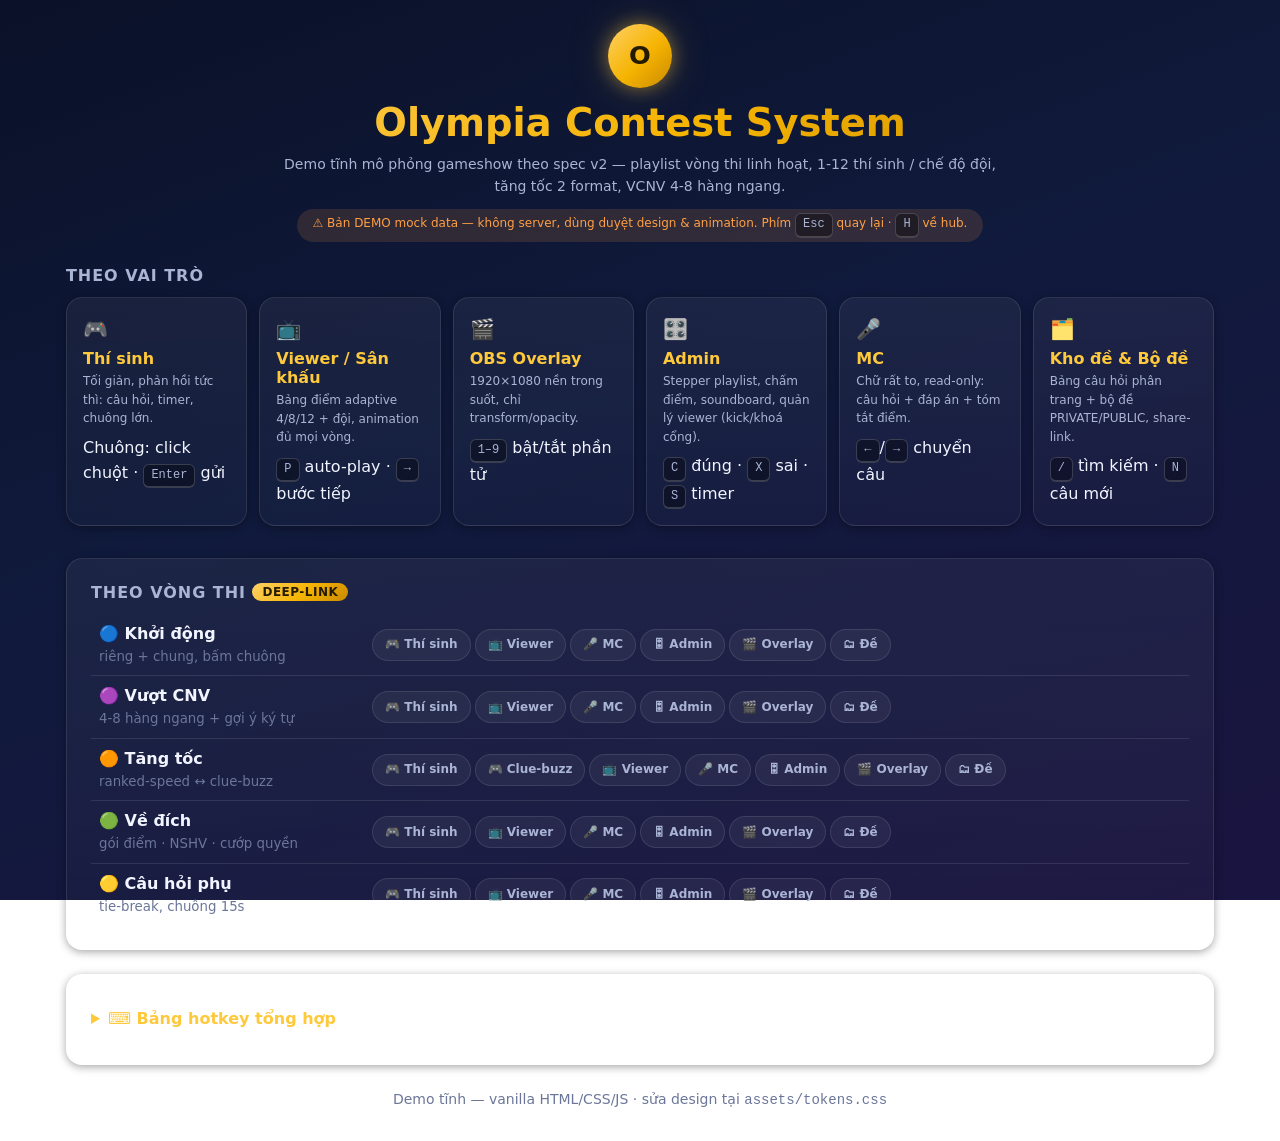
==== commit 081806cb: "feat(demo): viewer panel kick/gate, gated answer ## Summary: Update admin ViewerPanel: replace duyệt" ====
--- a/public/index.html
+++ b/public/index.html
@@ -106,7 +106,7 @@
       <a class="card screen-card" href="admin.html">
         <div class="screen-card__icon">🎛️</div>
         <h3 class="card__title">Admin</h3>
-        <p class="screen-card__desc">Stepper playlist, chấm điểm, soundboard, duyệt viewer.</p>
+        <p class="screen-card__desc">Stepper playlist, chấm điểm, soundboard, quản lý viewer (kick/khoá cổng).</p>
         <p><span class="kbd">C</span> đúng · <span class="kbd">X</span> sai · <span class="kbd">S</span> timer</p>
       </a>
       <a class="card screen-card" href="mc.html">
